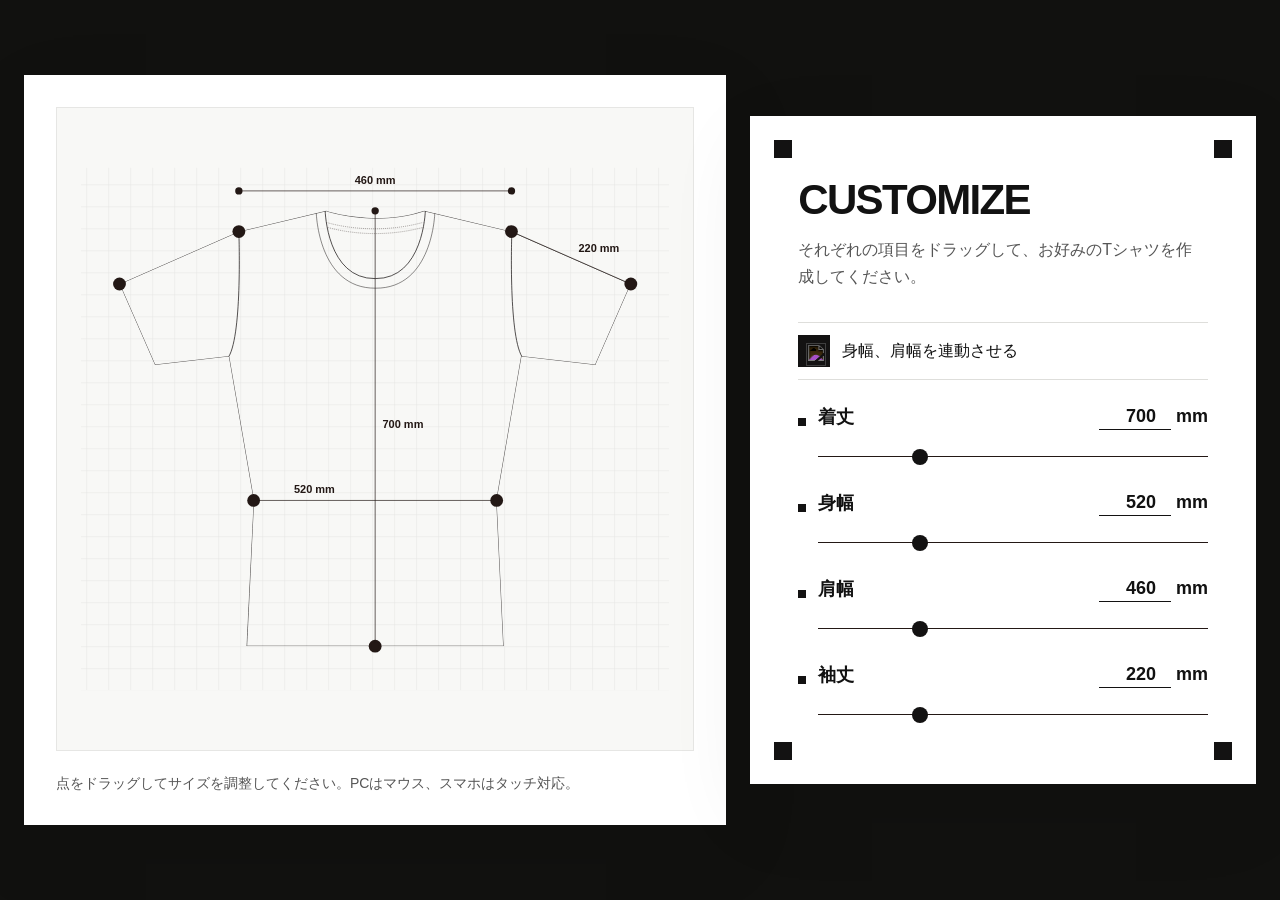
==== index.html @ 0e72d3ca "Add files via upload" ====
<!DOCTYPE html>
<html lang="ja">
<head>
  <meta charset="UTF-8" />
  <meta name="viewport" content="width=device-width, initial-scale=1.0" />
  <title>カスタマイズTシャツ</title>
  <link rel="stylesheet" href="style.css" />
</head>
<body>
  <main class="page-shell">
    <section class="preview-panel">
      <div class="preview-wrapper">
        <div class="shirt-frame" aria-label="Tシャツプレビュー">
          <svg class="shirt-svg" viewBox="0 150 595.28 570" role="img" aria-labelledby="shirtTitle">
            <title id="shirtTitle">Tシャツのカスタマイズプレビュー</title>
            <defs>
              <pattern id="gridPattern" width="24" height="24" patternUnits="userSpaceOnUse">
                <path d="M 24 0 L 0 0 0 24" fill="none" stroke="#e4e4e1" stroke-width="1" />
              </pattern>
              <clipPath id="shirt-clip">
                <path id="shirt-clip-path" d="M344.74,196.94l95.28,22.62,130.24,57.24-38.73,88.43-80.54-9.25-27.11,156.97,7.63,159.04H151.07s7.63-159.04,7.63-159.04l-27.11-156.97-80.54,9.25-38.73-88.43,130.24-57.24,95.28-22.62s53.57,17.81,106.89,0Z" />
              </clipPath>
            </defs>
            <rect id="grid-background" x="0" y="150" width="595.28" height="570" fill="url(#gridPattern)" />
            <g class="shirt-lines" clip-path="url(#shirt-clip)">
              <path id="shirt-path" d="M344.74,196.94l95.28,22.62,130.24,57.24-38.73,88.43-80.54-9.25-27.11,156.97,7.63,159.04H151.07s7.63-159.04,7.63-159.04l-27.11-156.97-80.54,9.25-38.73-88.43,130.24-57.24,95.28-22.62s53.57,17.81,106.89,0Z" fill="none" stroke="#070001" stroke-width="0.75" stroke-miterlimit="10" />
              <path id="shirt-neck-left" d="M236.74,196.94s1.89,74.36,54.64,73.96" fill="none" stroke="#070001" stroke-width="0.75" stroke-miterlimit="10" />
              <path id="shirt-neck-right" d="M346.03,196.94s-1.89,74.36-54.64,73.96" fill="none" stroke="#070001" stroke-width="0.75" stroke-miterlimit="10" />
              <path id="shirt-neck-inner-left" d="M227.06,199.47s2.23,82.33,64.65,81.89" fill="none" stroke="#070001" stroke-width="0.5" stroke-miterlimit="10" />
              <path id="shirt-neck-inner-right" d="M356.37,199.47s-2.23,82.33-64.65,81.89" fill="none" stroke="#070001" stroke-width="0.5" stroke-miterlimit="10" />
              <path id="shirt-stitch-top" d="M238,209.48s.19.06.57.18M239.51,209.94c8.48,2.49,51.56,13.64,103.35-.18M343.36,209.63c.19-.05.39-.1.58-.16" fill="none" stroke="#231815" stroke-width="0.75" stroke-dasharray="1.19 .99" stroke-miterlimit="10" opacity=".5" />
              <path id="shirt-stitch-bottom" d="M238.74,214.7s.19.06.57.18M240.26,215.16c8.48,2.49,51.56,13.64,103.35-.18M344.1,214.85c.19-.05.39-.1.58-.16" fill="none" stroke="#231815" stroke-width="0.75" stroke-dasharray="1.19 .99" stroke-miterlimit="10" opacity=".5" />
              <path id="shirt-sleeve-seam-left" d="M142.56,219.56s4.07,110.78-10.97,136.41" fill="none" stroke="#070001" stroke-width="0.75" stroke-miterlimit="10" />
              <path id="shirt-sleeve-seam-right" d="M440.45,219.56s-4.07,110.78,10.97,136.41" fill="none" stroke="#070001" stroke-width="0.75" stroke-miterlimit="10" />
            </g>
            <g id="handles" class="handles">
              <circle class="handle" id="handle-shoulder-left" r="7" fill="#231815" data-handle="shoulder-left" />
              <circle class="handle" id="handle-shoulder-right" r="7" fill="#231815" data-handle="shoulder-right" />
              <circle class="handle" id="handle-sleeve-left" r="7" fill="#231815" data-handle="sleeve-left" />
              <circle class="handle" id="handle-sleeve-right" r="7" fill="#231815" data-handle="sleeve-right" />
              <circle class="handle" id="handle-body-left" r="7" fill="#231815" data-handle="body-left" />
              <circle class="handle" id="handle-body-right" r="7" fill="#231815" data-handle="body-right" />
              <circle class="handle" id="handle-hem" r="7" fill="#231815" data-handle="hem" />
            </g>
            <g class="measurements" fill="none" stroke="#231815" stroke-width="0.75" stroke-miterlimit="10" pointer-events="none">
              <line id="measure-shoulder-line" />
              <line id="measure-body-line" />
              <line id="measure-length-line" />
              <line id="measure-sleeve-line" />
              <g id="measure-points" fill="#231815" stroke="none">
                <circle id="measure-shoulder-start" r="4" /><circle id="measure-shoulder-end" r="4" />
                <circle id="measure-body-start" r="4" /><circle id="measure-body-end" r="4" />
                <circle id="measure-length-start" r="4" /><circle id="measure-length-end" r="4" />
                <circle id="measure-sleeve-start" r="4" /><circle id="measure-sleeve-end" r="4" />
              </g>
              <text id="measure-shoulder-label" class="measure-label" fill="#231815" stroke="none">460 mm</text>
              <text id="measure-body-label" class="measure-label" fill="#231815" stroke="none">520 mm</text>
              <text id="measure-length-label" class="measure-label" fill="#231815" stroke="none">700 mm</text>
              <text id="measure-sleeve-label" class="measure-label" fill="#231815" stroke="none">220 mm</text>
            </g>
          </svg>
        </div>
        <div class="hint-text">点をドラッグしてサイズを調整してください。PCはマウス、スマホはタッチ対応。</div>
      </div>
    </section>

    <aside class="controls-panel">
      <div class="corner corner-top-left"></div>
      <div class="corner corner-top-right"></div>
      <div class="corner corner-bottom-left"></div>
      <div class="corner corner-bottom-right"></div>

      <div class="controls-header">
        <h1>CUSTOMIZE</h1>
        <p>それぞれの項目をドラッグして、お好みのTシャツを作成してください。</p>
      </div>

      <div class="control-list">
        <div class="link-control">
          <button id="toggle-link" class="link-button" type="button" aria-pressed="true" aria-label="身幅と肩幅の連動を切り替える">
            <img src="連動.png" alt="" />
          </button>
          <span>身幅、肩幅を連動させる</span>
        </div>
        <div class="control-item" data-control="length">
          <div class="control-meta">
            <span>着丈</span>
            <label><input class="control-value" id="value-length" type="number" min="400" max="5000" step="10" value="700" aria-label="着丈" /> mm</label>
          </div>
          <div class="control-track">
            <input class="control-range" id="range-length" type="range" min="0" max="1000" step="1" value="250" aria-label="着丈スライダー" />
          </div>
        </div>

        <div class="control-item" data-control="body">
          <div class="control-meta">
            <span>身幅</span>
            <label><input class="control-value" id="value-body" type="number" min="300" max="5000" step="10" value="520" aria-label="身幅" /> mm</label>
          </div>
          <div class="control-track">
            <input class="control-range" id="range-body" type="range" min="0" max="1000" step="1" value="250" aria-label="身幅スライダー" />
          </div>
        </div>

        <div class="control-item" data-control="shoulder">
          <div class="control-meta">
            <span>肩幅</span>
            <label><input class="control-value" id="value-shoulder" type="number" min="340" max="5000" step="10" value="460" aria-label="肩幅" /> mm</label>
          </div>
          <div class="control-track">
            <input class="control-range" id="range-shoulder" type="range" min="0" max="1000" step="1" value="250" aria-label="肩幅スライダー" />
          </div>
        </div>

        <div class="control-item" data-control="sleeve">
          <div class="control-meta">
            <span>袖丈</span>
            <label><input class="control-value" id="value-sleeve" type="number" min="0" max="5000" step="10" value="220" aria-label="袖丈" /> mm</label>
          </div>
          <div class="control-track">
            <input class="control-range" id="range-sleeve" type="range" min="0" max="1000" step="1" value="250" aria-label="袖丈スライダー" />
          </div>
        </div>
      </div>
    </aside>
  </main>

  <script src="script.js"></script>
</body>
</html>
---- style.css ----
:root {
  color-scheme: light;
  font-family: "Helvetica Neue World", "Helvetica Neue", "Hiragino Kaku Gothic Pro", "ヒラギノ角ゴ Pro W3", sans-serif;
  font-weight: 300;
  color: #131212;
  background: #f7f7f5;
  font-size: 16px;
}

* {
  box-sizing: border-box;
}

html, body {
  min-height: 100%;
  margin: 0;
  padding: 0;
}

body {
  background: #11110f;
  color: #121212;
}

.page-shell {
  max-width: 1440px;
  margin: 0 auto;
  min-height: 100vh;
  display: grid;
  grid-template-columns: minmax(0, 1fr) minmax(280px, 0.72fr);
  gap: 24px;
  padding: 24px;
  align-items: center;
}

.preview-panel,
.controls-panel {
  background: #ffffff;
  border-radius: 0;
  padding: 32px;
  box-shadow: 0 28px 80px rgba(0, 0, 0, 0.08);
}

.controls-panel {
  padding: 60px clamp(24px, 4vw, 48px);
}

.preview-wrapper {
  display: grid;
  gap: 24px;
}

.preview-label {
  font-size: 22px;
  letter-spacing: 0.08em;
  font-weight: 700;
}

.shirt-frame {
  position: relative;
  padding: 24px;
  background: #f8f8f6;
  border: 1px solid rgba(18, 18, 18, 0.08);
  border-radius: 0;
}

.shirt-svg {
  width: 100%;
  height: min(66vh, 620px);
  display: block;
  max-width: 600px;
  margin: 0 auto;
  touch-action: none;
}

.shirt-frame {
  user-select: none;
}

.control-item {
  display: grid;
  gap: 16px;
  position: relative;
  padding-left: 20px;
}

.control-item::before {
  content: "";
  position: absolute;
  left: 0;
  top: 14px;
  width: 8px;
  height: 8px;
  background: #131212;
}

.control-track {
  height: 8px;
  background: transparent;
  position: relative;
  overflow: hidden;
}

.control-dot {
  position: absolute;
  top: 50%;
  width: 16px;
  height: 16px;
  border-radius: 50%;
  background: #131212;
  transform: translate(-50%, -50%);
}

.hint-text {
  font-size: 14px;
  color: #555;
}

.controls-panel {
  position: relative;
  overflow: hidden;
}

.corner {
  position: absolute;
  width: 18px;
  height: 18px;
  background: #131212;
}

.corner-top-left {
  top: 24px;
  left: 24px;
}

.corner-top-right {
  top: 24px;
  right: 24px;
}

.corner-bottom-left {
  bottom: 24px;
  left: 24px;
}

.corner-bottom-right {
  bottom: 24px;
  right: 24px;
}

.controls-header {
  max-width: 400px;
  margin-bottom: 32px;
}

.controls-header h1 {
  margin: 0 0 12px;
  font-size: 42px;
  letter-spacing: -0.04em;
}

.controls-header p {
  margin: 0;
  color: #555;
  line-height: 1.7;
}

.control-list {
  display: grid;
  gap: 24px;
}

.control-item {
  display: grid;
  gap: 16px;
}

.control-meta {
  display: flex;
  justify-content: space-between;
  align-items: center;
  gap: 16px;
}

.control-meta span {
  font-size: 18px;
  font-weight: 700;
}

.control-meta strong {
  color: #111;
  font-size: 18px;
}

.control-meta label {
  font-size: 18px;
  font-weight: 700;
}

.control-value {
  width: 72px;
  border: 0;
  border-bottom: 1px solid #131212;
  border-radius: 0;
  padding: 2px 0;
  background: transparent;
  color: #111;
  font: inherit;
  font-weight: 800;
  text-align: right;
}

.control-value:focus-visible {
  outline: 2px solid #131212;
  outline-offset: 3px;
}

.control-track {
  height: 20px;
  position: relative;
}

.control-range {
  appearance: none;
  width: 100%;
  height: 20px;
  margin: 0;
  background: transparent;
  cursor: pointer;
}

.control-range::-webkit-slider-runnable-track {
  height: 1px;
  background: #231815;
}

.control-range::-webkit-slider-thumb {
  appearance: none;
  width: 16px;
  height: 16px;
  margin-top: -7px;
  border: 0;
  border-radius: 50%;
  background: #131212;
}

.control-range::-moz-range-track {
  height: 1px;
  background: #231815;
}

.control-range::-moz-range-thumb {
  width: 16px;
  height: 16px;
  border: 0;
  border-radius: 50%;
  background: #131212;
}

.link-control {
  display: flex;
  align-items: center;
  justify-content: flex-start;
  gap: 12px;
  padding: 12px 0;
  border-top: 1px solid #dededb;
  border-bottom: 1px solid #dededb;
  font-weight: 700;
}

.link-control span {
  font-weight: 300;
}

.link-button {
  width: 32px;
  height: 32px;
  border: 1px solid #131212;
  border-radius: 0;
  padding: 7px;
  background: #fff;
  cursor: pointer;
  display: grid;
  place-items: center;
}

.link-button img {
  width: 100%;
  height: 100%;
  display: block;
  object-fit: contain;
}

.link-button[aria-pressed="true"] {
  background: #131212;
}

.link-button[aria-pressed="true"] img {
  filter: invert(1);
}

.link-button:focus-visible {
  outline: 2px solid #131212;
  outline-offset: 3px;
}

.handle {
  cursor: grab;
  vector-effect: non-scaling-stroke;
}

.measure-label {
  font-family: "Helvetica Neue", Arial, sans-serif;
  font-size: 12px;
  letter-spacing: 0;
  font-weight: 600;
}

.handle:active {
  cursor: grabbing;
}

@media (hover: none) and (pointer: coarse) {
  .page-shell {
    grid-template-columns: 1fr;
    padding: 24px;
  }

  .controls-panel {
    padding: 60px 32px;
  }
}

@media (hover: none) and (pointer: coarse) and (max-width: 640px) {
  .page-shell {
    gap: 24px;
    padding: 24px 16px;
  }

  .controls-header h1 {
    font-size: 32px;
  }

  .control-meta span,
  .control-meta strong {
    font-size: 16px;
  }

  .page-shell {
    padding: 20px 12px;
  }
}
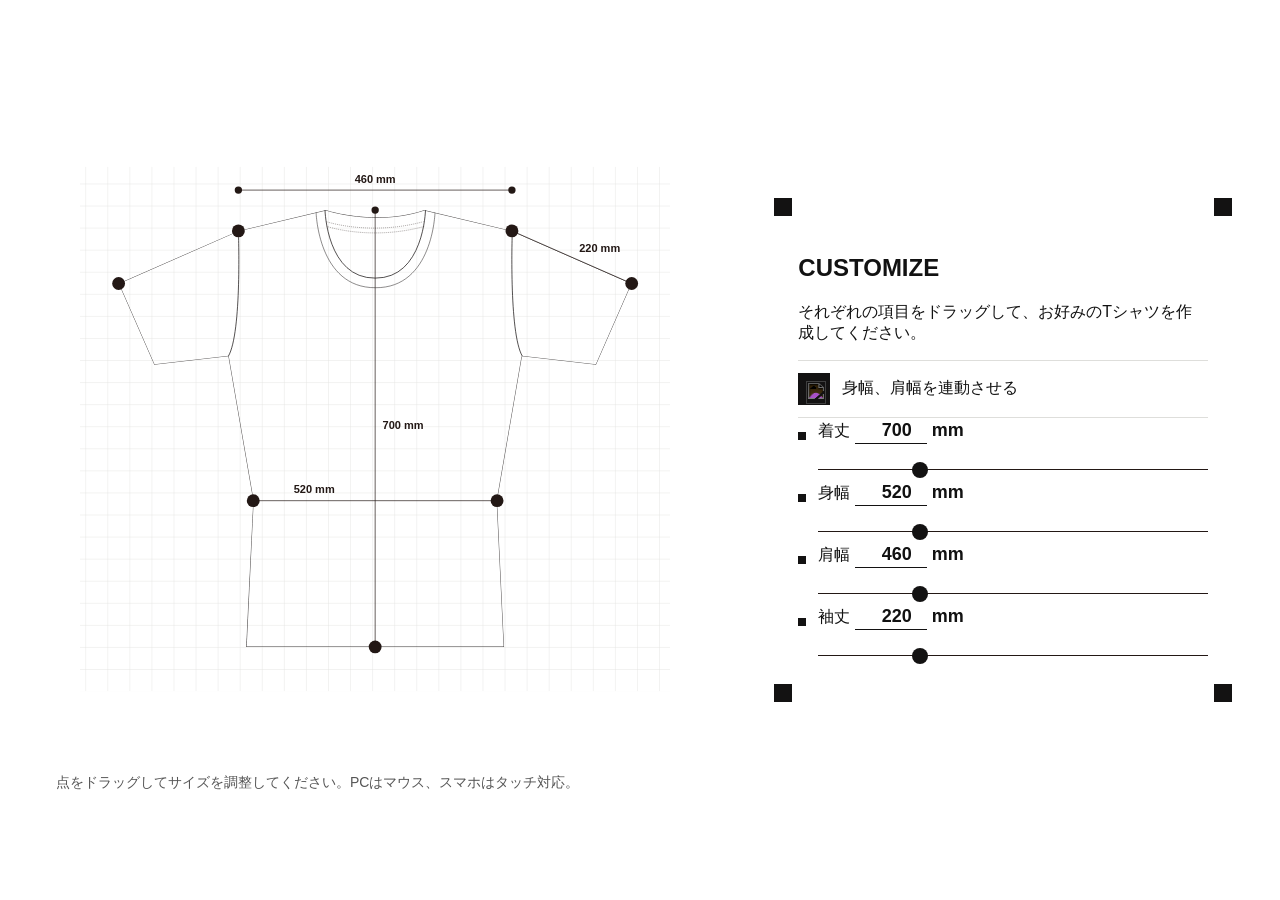
==== commit ddcd21ea: "Add files via upload" ====
--- a/index.html
+++ b/index.html
@@ -64,11 +64,11 @@
       </div>
     </section>
 
-    <aside class="controls-panel">
-      <div class="corner corner-top-left"></div>
-      <div class="corner corner-top-right"></div>
-      <div class="corner corner-bottom-left"></div>
-      <div class="corner corner-bottom-right"></div>
+    <aside class="controls-panel" style="position:relative">
+      <svg viewBox="0 0 18 18" aria-hidden="true" style="position:absolute;z-index:20;display:block;width:18px;height:18px;top:24px;left:24px;fill:#131212"><rect width="18" height="18" fill="#131212" /></svg>
+      <svg viewBox="0 0 18 18" aria-hidden="true" style="position:absolute;z-index:20;display:block;width:18px;height:18px;top:24px;right:24px;fill:#131212"><rect width="18" height="18" fill="#131212" /></svg>
+      <svg viewBox="0 0 18 18" aria-hidden="true" style="position:absolute;z-index:20;display:block;width:18px;height:18px;bottom:24px;left:24px;fill:#131212"><rect width="18" height="18" fill="#131212" /></svg>
+      <svg viewBox="0 0 18 18" aria-hidden="true" style="position:absolute;z-index:20;display:block;width:18px;height:18px;bottom:24px;right:24px;fill:#131212"><rect width="18" height="18" fill="#131212" /></svg>
 
       <div class="controls-header">
         <h1>CUSTOMIZE</h1>
--- a/style.css
+++ b/style.css
@@ -3,7 +3,7 @@
   font-family: "Helvetica Neue World", "Helvetica Neue", "Hiragino Kaku Gothic Pro", "ヒラギノ角ゴ Pro W3", sans-serif;
   font-weight: 300;
   color: #131212;
-  background: #f7f7f5;
+  background: #ffffff;
   font-size: 16px;
 }
 
@@ -18,7 +18,7 @@
 }
 
 body {
-  background: #11110f;
+  background: #ffffff;
   color: #121212;
 }
 
@@ -38,7 +38,7 @@
   background: #ffffff;
   border-radius: 0;
   padding: 32px;
-  box-shadow: 0 28px 80px rgba(0, 0, 0, 0.08);
+  box-shadow: none;
 }
 
 .controls-panel {
@@ -59,8 +59,8 @@
 .shirt-frame {
   position: relative;
   padding: 24px;
-  background: #f8f8f6;
-  border: 1px solid rgba(18, 18, 18, 0.08);
+  background: #ffffff;
+  border: 0;
   border-radius: 0;
 }
 
@@ -116,68 +116,69 @@
   color: #555;
 }
 
-.controls-panel {
-  position: relative;
+  grid-template-columns: minmax(0, 1fr) minmax(220px, 0.5fr);
+  gap: 0;
   overflow: hidden;
-}
-
-.corner {
-  position: absolute;
+  padding: 42px clamp(18px, 2.8vw, 34px);
+
+  width: 13px;
+  height: 13px;
   width: 18px;
-  height: 18px;
-  background: #131212;
-}
-
-.corner-top-left {
+  top: 17px;
+  left: 17px;
+}
+  top: 17px;
+  right: 17px;
   top: 24px;
-  left: 24px;
-}
-
-.corner-top-right {
-  top: 24px;
+  bottom: 17px;
+  left: 17px;
+
+  bottom: 17px;
+  right: 17px;
   right: 24px;
-}
-
-.corner-bottom-left {
+  margin-bottom: 22px;
+
+  font-size: 29px;
   bottom: 24px;
   left: 24px;
-}
-
-.corner-bottom-right {
+  font-size: 11px;
+}
+
+  gap: 17px;
   bottom: 24px;
-  right: 24px;
-}
-
+  gap: 11px;
+}
+  padding-left: 14px;
 .controls-header {
-  max-width: 400px;
-  margin-bottom: 32px;
-}
-
-.controls-header h1 {
+  top: 10px;
+  width: 6px;
+  height: 6px;
+
+  gap: 11px;
   margin: 0 0 12px;
-  font-size: 42px;
+  font-size: 13px;
   letter-spacing: -0.04em;
-}
-
-.controls-header p {
+  font-size: 13px;
+
+  width: 52px;
   margin: 0;
-  color: #555;
+  height: 14px;
   line-height: 1.7;
-}
-
-.control-list {
+  height: 14px;
+
+  width: 12px;
+  height: 12px;
+  margin-top: -5px;
+}
+  width: 12px;
+  height: 12px;
   display: grid;
-  gap: 24px;
-}
-
-.control-item {
-  display: grid;
-  gap: 16px;
-}
-
-.control-meta {
-  display: flex;
-  justify-content: space-between;
+  gap: 8px;
+  padding: 8px 0;
+
+  width: 24px;
+  height: 24px;
+  padding: 5px;
   align-items: center;
   gap: 16px;
 }
@@ -323,30 +324,83 @@
 @media (hover: none) and (pointer: coarse) {
   .page-shell {
     grid-template-columns: 1fr;
-    padding: 24px;
+    grid-template-rows: minmax(0, 57svh) auto;
+    min-height: 100svh;
+    gap: 8px;
+    padding: 8px 12px;
+    align-items: stretch;
+  }
+
+  .preview-panel {
+    padding: 0;
+  }
+
+  .preview-wrapper,
+  .shirt-frame {
+    height: 100%;
+  }
+
+  .shirt-frame {
+    padding: 0;
+  }
+
+  .shirt-svg {
+    height: 100%;
+  }
+
+  .hint-text,
+  .controls-header,
+  .corner {
+    display: none;
   }
 
   .controls-panel {
-    padding: 60px 32px;
+    padding: 10px 12px;
+  }
+
+  .control-list {
+    grid-template-columns: repeat(2, minmax(0, 1fr));
+    column-gap: 18px;
+    row-gap: 10px;
+  }
+
+  .link-control {
+    grid-column: 1 / -1;
+    padding: 2px 0;
+  }
+
+  .control-item {
+    gap: 6px;
+    padding-left: 12px;
+  }
+
+  .control-item::before {
+    top: 9px;
+    width: 6px;
+    height: 6px;
+  }
+
+  .control-meta {
+    gap: 6px;
+  }
+
+  .control-meta span,
+  .control-meta label {
+    font-size: 14px;
+  }
+
+  .control-value {
+    width: 58px;
+  }
+
+  .control-track,
+  .control-range {
+    height: 16px;
   }
 }
 
 @media (hover: none) and (pointer: coarse) and (max-width: 640px) {
   .page-shell {
-    gap: 24px;
-    padding: 24px 16px;
-  }
-
-  .controls-header h1 {
-    font-size: 32px;
-  }
-
-  .control-meta span,
-  .control-meta strong {
-    font-size: 16px;
-  }
-
-  .page-shell {
-    padding: 20px 12px;
-  }
-}
+    grid-template-rows: minmax(0, 56svh) auto;
+  }
+}
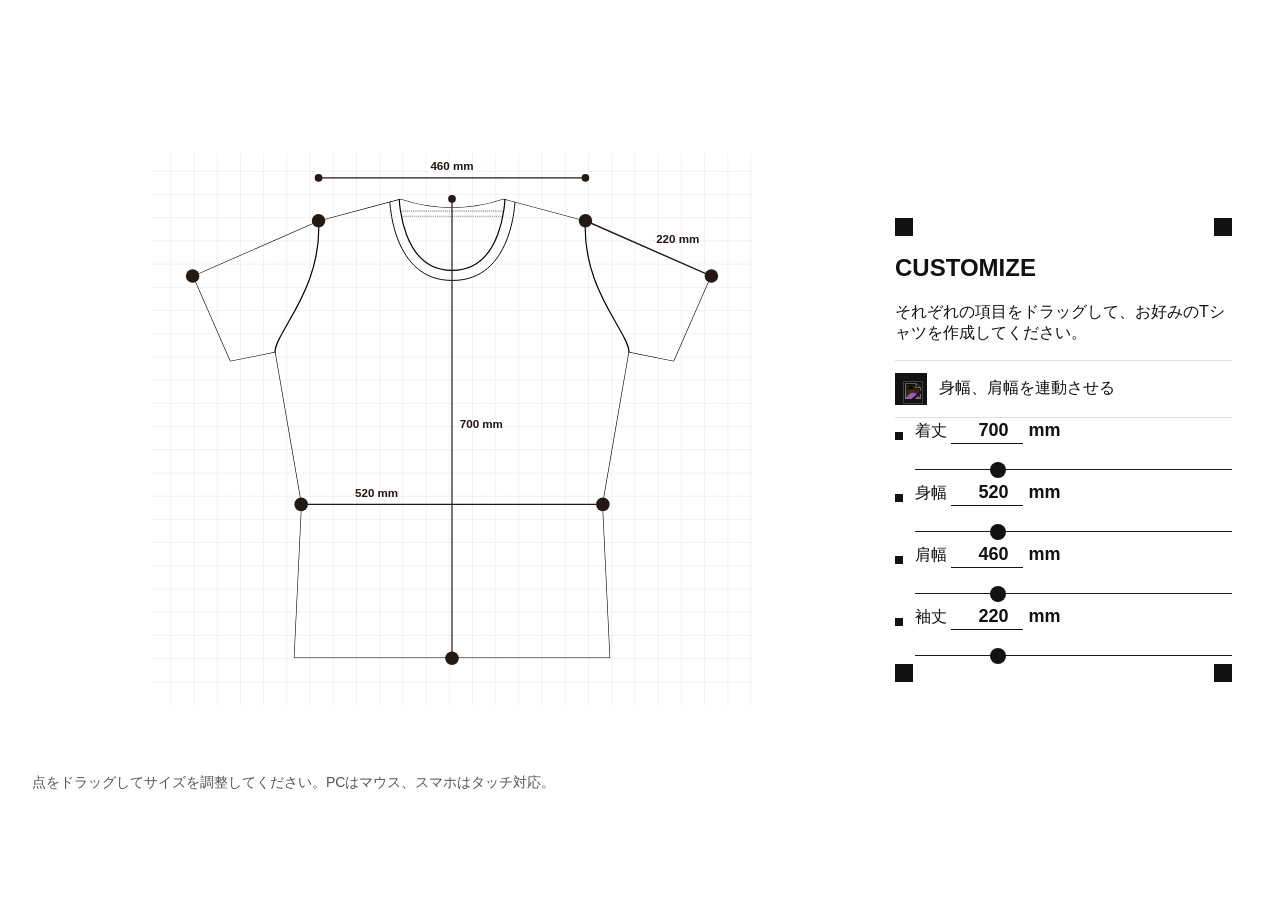
==== commit cfa4cab0: "Add files via upload" ====
--- a/index.html
+++ b/index.html
@@ -23,15 +23,15 @@
             </defs>
             <rect id="grid-background" x="0" y="150" width="595.28" height="570" fill="url(#gridPattern)" />
             <g class="shirt-lines" clip-path="url(#shirt-clip)">
-              <path id="shirt-path" d="M344.74,196.94l95.28,22.62,130.24,57.24-38.73,88.43-80.54-9.25-27.11,156.97,7.63,159.04H151.07s7.63-159.04,7.63-159.04l-27.11-156.97-80.54,9.25-38.73-88.43,130.24-57.24,95.28-22.62s53.57,17.81,106.89,0Z" fill="none" stroke="#070001" stroke-width="0.75" stroke-miterlimit="10" />
-              <path id="shirt-neck-left" d="M236.74,196.94s1.89,74.36,54.64,73.96" fill="none" stroke="#070001" stroke-width="0.75" stroke-miterlimit="10" />
-              <path id="shirt-neck-right" d="M346.03,196.94s-1.89,74.36-54.64,73.96" fill="none" stroke="#070001" stroke-width="0.75" stroke-miterlimit="10" />
-              <path id="shirt-neck-inner-left" d="M227.06,199.47s2.23,82.33,64.65,81.89" fill="none" stroke="#070001" stroke-width="0.5" stroke-miterlimit="10" />
-              <path id="shirt-neck-inner-right" d="M356.37,199.47s-2.23,82.33-64.65,81.89" fill="none" stroke="#070001" stroke-width="0.5" stroke-miterlimit="10" />
-              <path id="shirt-stitch-top" d="M238,209.48s.19.06.57.18M239.51,209.94c8.48,2.49,51.56,13.64,103.35-.18M343.36,209.63c.19-.05.39-.1.58-.16" fill="none" stroke="#231815" stroke-width="0.75" stroke-dasharray="1.19 .99" stroke-miterlimit="10" opacity=".5" />
-              <path id="shirt-stitch-bottom" d="M238.74,214.7s.19.06.57.18M240.26,215.16c8.48,2.49,51.56,13.64,103.35-.18M344.1,214.85c.19-.05.39-.1.58-.16" fill="none" stroke="#231815" stroke-width="0.75" stroke-dasharray="1.19 .99" stroke-miterlimit="10" opacity=".5" />
-              <path id="shirt-sleeve-seam-left" d="M142.56,219.56s4.07,110.78-10.97,136.41" fill="none" stroke="#070001" stroke-width="0.75" stroke-miterlimit="10" />
-              <path id="shirt-sleeve-seam-right" d="M440.45,219.56s-4.07,110.78,10.97,136.41" fill="none" stroke="#070001" stroke-width="0.75" stroke-miterlimit="10" />
+              <path id="shirt-path" d="M344.74,196.94l95.28,22.62,130.24,57.24-38.73,88.43-80.54-9.25-27.11,156.97,7.63,159.04H151.07s7.63-159.04,7.63-159.04l-27.11-156.97-80.54,9.25-38.73-88.43,130.24-57.24,95.28-22.62s53.57,17.81,106.89,0Z" fill="none" stroke="#070001" stroke-width="1.25" stroke-miterlimit="10" />
+              <path id="shirt-neck-left" d="M236.74,196.94s1.89,74.36,54.64,73.96" fill="none" stroke="#070001" stroke-width="1.25" stroke-miterlimit="10" />
+              <path id="shirt-neck-right" d="M346.03,196.94s-1.89,74.36-54.64,73.96" fill="none" stroke="#070001" stroke-width="1.25" stroke-miterlimit="10" />
+              <path id="shirt-neck-inner-left" d="M227.06,199.47s2.23,82.33,64.65,81.89" fill="none" stroke="#070001" stroke-width="1" stroke-miterlimit="10" />
+              <path id="shirt-neck-inner-right" d="M356.37,199.47s-2.23,82.33-64.65,81.89" fill="none" stroke="#070001" stroke-width="1" stroke-miterlimit="10" />
+              <path id="shirt-stitch-top" d="M238,209.48s.19.06.57.18M239.51,209.94c8.48,2.49,51.56,13.64,103.35-.18M343.36,209.63c.19-.05.39-.1.58-.16" fill="none" stroke="#231815" stroke-width="1.25" stroke-dasharray="1.19 .99" stroke-miterlimit="10" opacity=".5" />
+              <path id="shirt-stitch-bottom" d="M238.74,214.7s.19.06.57.18M240.26,215.16c8.48,2.49,51.56,13.64,103.35-.18M344.1,214.85c.19-.05.39-.1.58-.16" fill="none" stroke="#231815" stroke-width="1.25" stroke-dasharray="1.19 .99" stroke-miterlimit="10" opacity=".5" />
+              <path id="shirt-sleeve-seam-left" d="M142.56,219.56s4.07,110.78-10.97,136.41" fill="none" stroke="#070001" stroke-width="1.25" stroke-miterlimit="10" />
+              <path id="shirt-sleeve-seam-right" d="M440.45,219.56s-4.07,110.78,10.97,136.41" fill="none" stroke="#070001" stroke-width="1.25" stroke-miterlimit="10" />
             </g>
             <g id="handles" class="handles">
               <circle class="handle" id="handle-shoulder-left" r="7" fill="#231815" data-handle="shoulder-left" />
@@ -42,7 +42,7 @@
               <circle class="handle" id="handle-body-right" r="7" fill="#231815" data-handle="body-right" />
               <circle class="handle" id="handle-hem" r="7" fill="#231815" data-handle="hem" />
             </g>
-            <g class="measurements" fill="none" stroke="#231815" stroke-width="0.75" stroke-miterlimit="10" pointer-events="none">
+            <g class="measurements" fill="none" stroke="#231815" stroke-width="1.25" stroke-miterlimit="10" pointer-events="none">
               <line id="measure-shoulder-line" />
               <line id="measure-body-line" />
               <line id="measure-length-line" />
--- a/style.css
+++ b/style.css
@@ -321,6 +321,26 @@
   cursor: grabbing;
 }
 
+@media (hover: hover) and (pointer: fine) {
+  .page-shell {
+    grid-template-columns: minmax(0, 2.2fr) minmax(0, 1fr);
+    gap: 24px;
+    padding: 0 24px 0 0;
+  }
+
+  .preview-panel {
+    padding: 32px 0 32px 32px;
+  }
+
+  .controls-panel {
+    padding: 40px 24px;
+  }
+
+  .shirt-frame {
+    padding-right: 0;
+  }
+}
+
 @media (hover: none) and (pointer: coarse) {
   .page-shell {
     grid-template-columns: 1fr;
